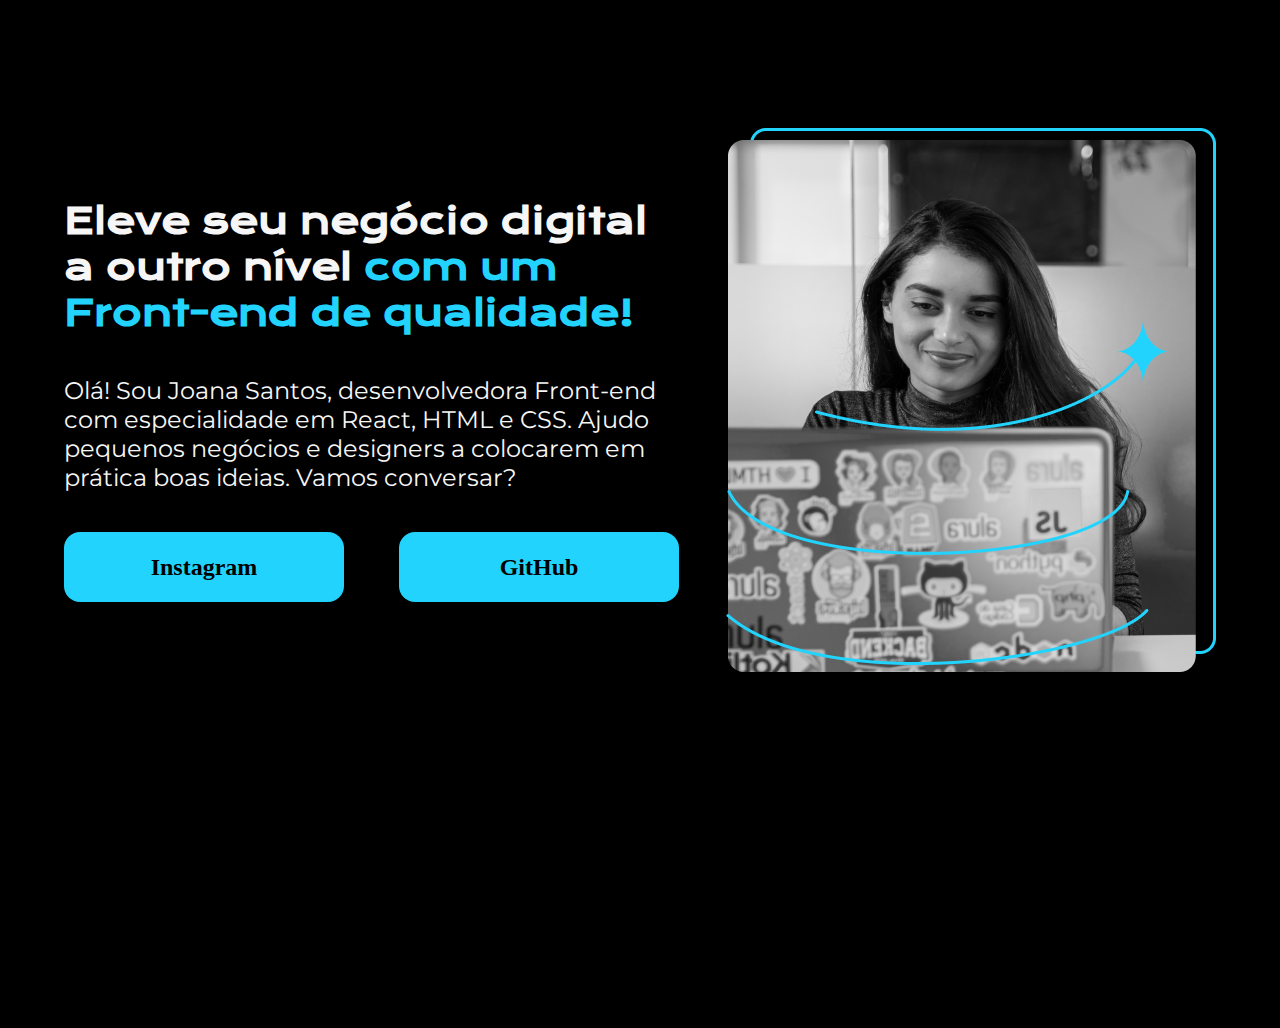
==== index.html @ 90499ae9 "Portfolio inicial" ====
<!DOCTYPE html>
<html lang="en">
<head>
    <meta charset="UTF-8">
    <meta name="viewport" content="width=device-width, initial-scale=1.0">
    <title>Portfolio</title>
    <link rel="stylesheet" href="style.css">
</head>
<body>    
</body>
<header></header>
<main class="apresentacao">
    <section class="apresentacao__conteudo">
        <h1 class="apresentacao__conteudo__titulo">Eleve seu negócio digital a outro nível <strong class="titulo-destaque"> com um Front-end de qualidade!</strong></h1>
        <p class="apresentacao__conteudo__texto">Olá! Sou Joana Santos, desenvolvedora Front-end com especialidade em React, HTML e CSS. Ajudo pequenos negócios e designers a colocarem em prática boas ideias. Vamos conversar?</p>
        <div class="apresentacao__links">
            <a class="apresentacao__links_button" href="https://www.instagram.com/jhonexd/">Instagram</a>
            <a class="apresentacao__links_button" href="https://github.com/Joao-31">GitHub</a>
        </div>
    </section>
<img src="img.png">
</main>
<footer></footer>
</html>
---- style.css ----
@import url('https://fonts.googleapis.com/css2?family=Krona+One&family=Montserrat:wght@400;600&display=swap');

*{
    margin: 0;
    padding: 0;
}

body{
    height: 100vh;
    box-sizing: border-box;
    background-color: #000000;
    color: #F6F6F6;
}

.titulo-destaque{
    color: #22D4FD;
}

.apresentacao{
    margin: 10% 5%;
    display: flex;
    align-items: center;
    justify-content: space-between;
}

.apresentacao__conteudo{
    width: 615px;
    display: flex;
    flex-direction: column;
    gap: 40px;
}

.apresentacao__conteudo__titulo{
    font-size: 36px;
    font-family: "Krona One", sans-serif;
}

.apresentacao__conteudo__texto{
    font-size: 24px;
    font-family: "Montserrat", sans-serif;
}

.apresentacao__links{
    display: flex;
    justify-content: space-between;
}

.apresentacao__links_button{
    background-color: #22D4FD;
    color: #000000;
    font-size: 24px;
    width: 280px;
    text-align: center;
    padding: 21.5px 0;
    border-radius: 16px;
    text-decoration: none;
    font-weight: 600;
}
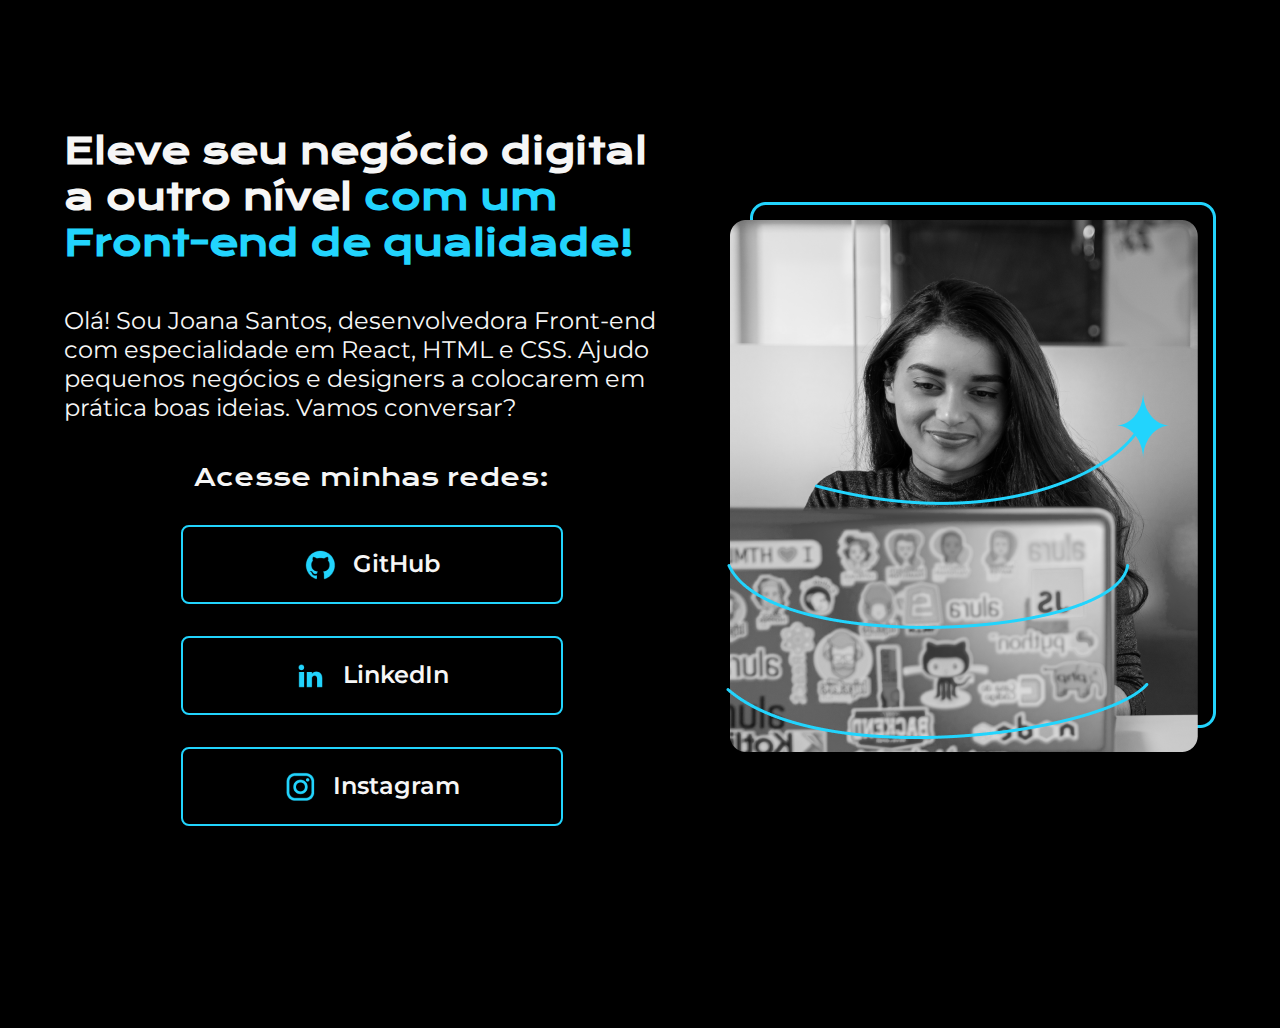
==== commit 32cf6b4a: "Mudanças no Portfolio" ====
--- a/index.html
+++ b/index.html
@@ -14,11 +14,13 @@
         <h1 class="apresentacao__conteudo__titulo">Eleve seu negócio digital a outro nível <strong class="titulo-destaque"> com um Front-end de qualidade!</strong></h1>
         <p class="apresentacao__conteudo__texto">Olá! Sou Joana Santos, desenvolvedora Front-end com especialidade em React, HTML e CSS. Ajudo pequenos negócios e designers a colocarem em prática boas ideias. Vamos conversar?</p>
         <div class="apresentacao__links">
-            <a class="apresentacao__links_button" href="https://www.instagram.com/jhonexd/">Instagram</a>
-            <a class="apresentacao__links_button" href="https://github.com/Joao-31">GitHub</a>
+            <h2 class="apresentacao__links__subtitulo">Acesse minhas redes:</h2>
+            <a class="apresentacao__links_button" href="https://github.com/Joao-31"> <img src="./assets/github.png" alt="logo github">GitHub</a>
+            <a class="apresentacao__links_button" href="https://www.linkedin.com/in/joaopauloc0731/"> <img src="./assets/linkedin.png" alt="logo linkedin">LinkedIn</a>
+            <a class="apresentacao__links_button" href="https://www.instagram.com/jhonexd/"> <img src="./assets/instagram.png" alt="logo instagram">Instagram</a>
         </div>
     </section>
-<img src="img.png">
+<img src="./assets/Imagem.png">
 </main>
 <footer></footer>
 </html>--- a/style.css
+++ b/style.css
@@ -42,17 +42,30 @@
 
 .apresentacao__links{
     display: flex;
+    flex-direction: column;
+    align-items: center;
     justify-content: space-between;
+    gap: 32px;
+}
+.apresentacao__links__subtitulo{
+    font-size: 24px;
+    font-family: "Krona One", sans-serif;
+    font-weight: 400;
 }
 
 .apresentacao__links_button{
-    background-color: #22D4FD;
-    color: #000000;
+    /* background-color: #22D4FD; */
+    display: flex;
+    justify-content: center;
+    gap: 16px;
+    color: #F6F6F6;
+    border: 2px solid #22D4FD ;
     font-size: 24px;
-    width: 280px;
+    width: 378px;
     text-align: center;
     padding: 21.5px 0;
-    border-radius: 16px;
+    border-radius: 8px;
     text-decoration: none;
     font-weight: 600;
+    font-family: "Montserrat", sans-serif;
 }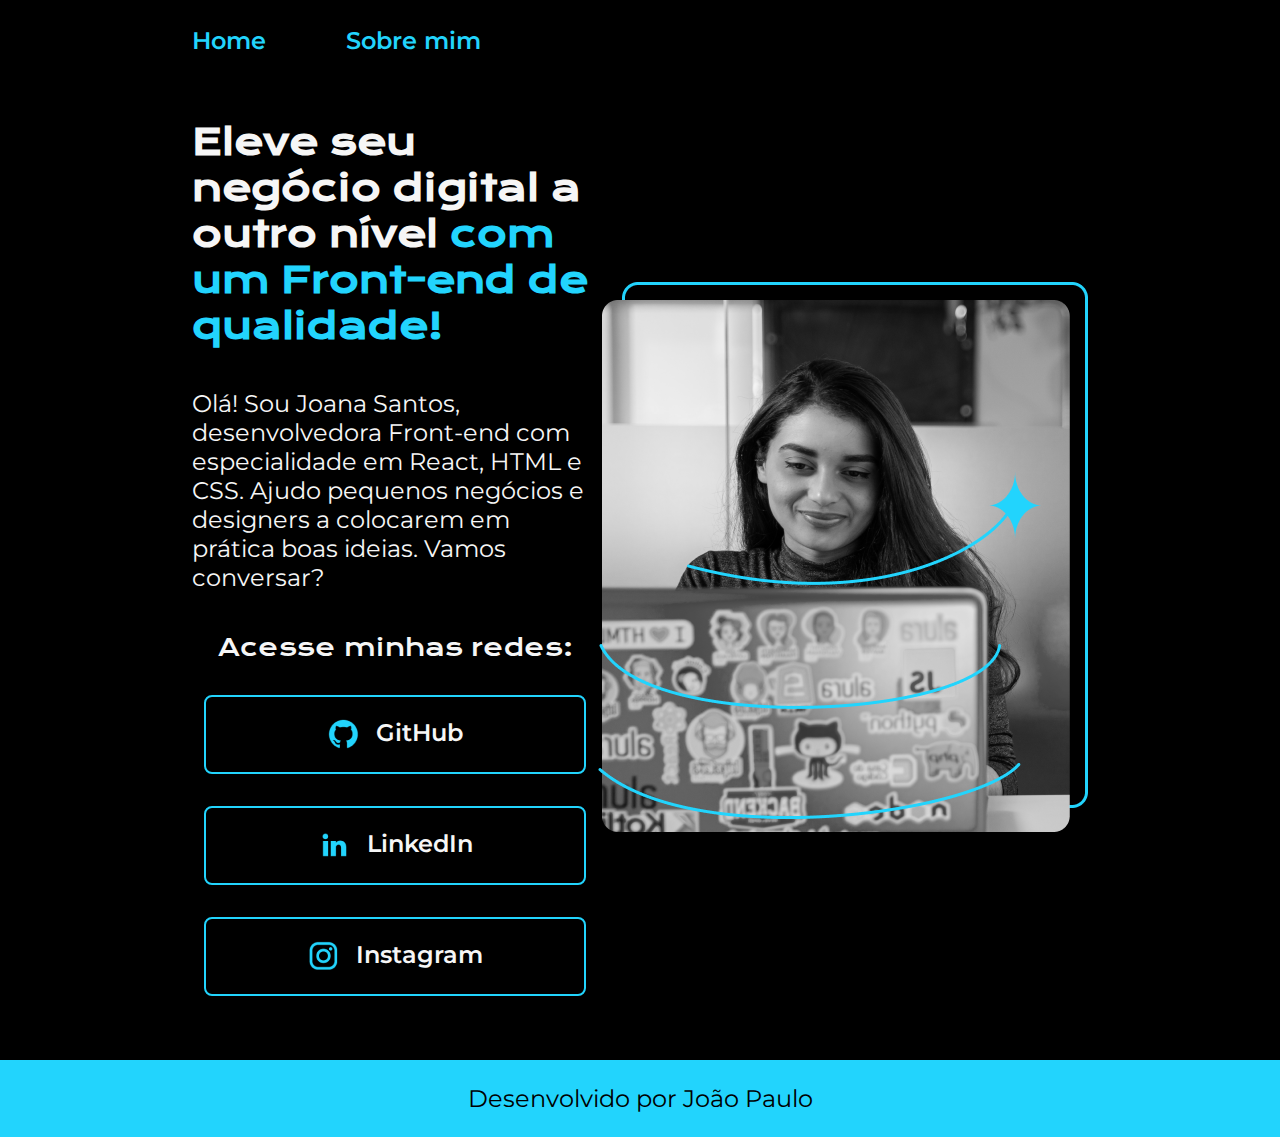
==== commit 7f60c1f5: "Created header and footer" ====
--- a/index.html
+++ b/index.html
@@ -1,14 +1,19 @@
 <!DOCTYPE html>
-<html lang="en">
+<html lang="pt-br">
 <head>
     <meta charset="UTF-8">
     <meta name="viewport" content="width=device-width, initial-scale=1.0">
     <title>Portfolio</title>
-    <link rel="stylesheet" href="style.css">
+    <link rel="stylesheet" href="./styles/style.css">
 </head>
 <body>    
 </body>
-<header></header>
+<header class="cabecalho">
+    <nav class="cabecalho__menu">
+        <a class="cabecalho__menu__link" href="/index.html">Home</a>
+        <a class="cabecalho__menu__link" href="/about.html">Sobre mim</a>
+    </nav>
+</header>
 <main class="apresentacao">
     <section class="apresentacao__conteudo">
         <h1 class="apresentacao__conteudo__titulo">Eleve seu negócio digital a outro nível <strong class="titulo-destaque"> com um Front-end de qualidade!</strong></h1>
@@ -20,7 +25,9 @@
             <a class="apresentacao__links_button" href="https://www.instagram.com/jhonexd/"> <img src="./assets/instagram.png" alt="logo instagram">Instagram</a>
         </div>
     </section>
-<img src="./assets/Imagem.png">
+    <img src="./assets/Imagem.png">
 </main>
-<footer></footer>
+<footer class="rodape">
+    <p>Desenvolvido por João Paulo</p>
+</footer>
 </html>--- a/styles/style.css
+++ b/styles/style.css
@@ -0,0 +1,102 @@
+@import url('https://fonts.googleapis.com/css2?family=Krona+One&family=Montserrat:wght@400;600&display=swap');
+
+*{
+    margin: 0;
+    padding: 0;
+}
+
+body{
+    box-sizing: border-box;
+    background-color: #000000;
+    color: #F6F6F6;
+}
+
+.cabecalho{
+    padding: 2% 0% 0% 15%;
+}
+
+.cabecalho__menu{
+    display: flex;
+    gap: 80px;
+
+}
+
+.cabecalho__menu__link{
+    color: #22D4FD;
+    font-size: 24px;
+    font-family: "Montserrat", sans-serif;
+    font-weight: 600;
+    text-decoration: none;
+}
+
+.apresentacao{
+    padding: 5% 15%;
+    display: flex;
+    align-items: center;
+    justify-content: space-between;
+}
+
+.apresentacao__conteudo{
+    width: 615px;
+    display: flex;
+    flex-direction: column;
+    gap: 40px;
+}
+
+.titulo-destaque{
+    color: #22D4FD;
+}
+.apresentacao__conteudo__titulo{
+    font-size: 36px;
+    font-family: "Krona One", sans-serif;
+}
+
+.apresentacao__conteudo__texto{
+    font-size: 24px;
+    font-family: "Montserrat", sans-serif;
+}
+
+.apresentacao__links{
+    display: flex;
+    flex-direction: column;
+    align-items: center;
+    justify-content: space-between;
+    gap: 32px;
+}
+.apresentacao__links__subtitulo{
+    font-size: 24px;
+    font-family: "Krona One", sans-serif;
+    font-weight: 400;
+}
+
+.apresentacao__links_button{
+    /* background-color: #22D4FD; */
+    display: flex;
+    justify-content: center;
+    gap: 16px;
+    color: #F6F6F6;
+    border: 2px solid #22D4FD ;
+    font-size: 24px;
+    width: 378px;
+    text-align: center;
+    padding: 21.5px 0;
+    border-radius: 8px;
+    text-decoration: none;
+    font-weight: 600;
+    font-family: "Montserrat", sans-serif;
+}
+
+.apresentacao__links_button:hover{
+    background-color: #272727;
+    color: #22D4FD;
+}
+
+.rodape{
+    background-color: #22D4FD;
+    color: #000000;
+    padding: 24px;
+    text-align: center;
+    font-family: "Montserrat", sans-serif;
+    font-weight: 400;
+    font-size: 24px;
+}
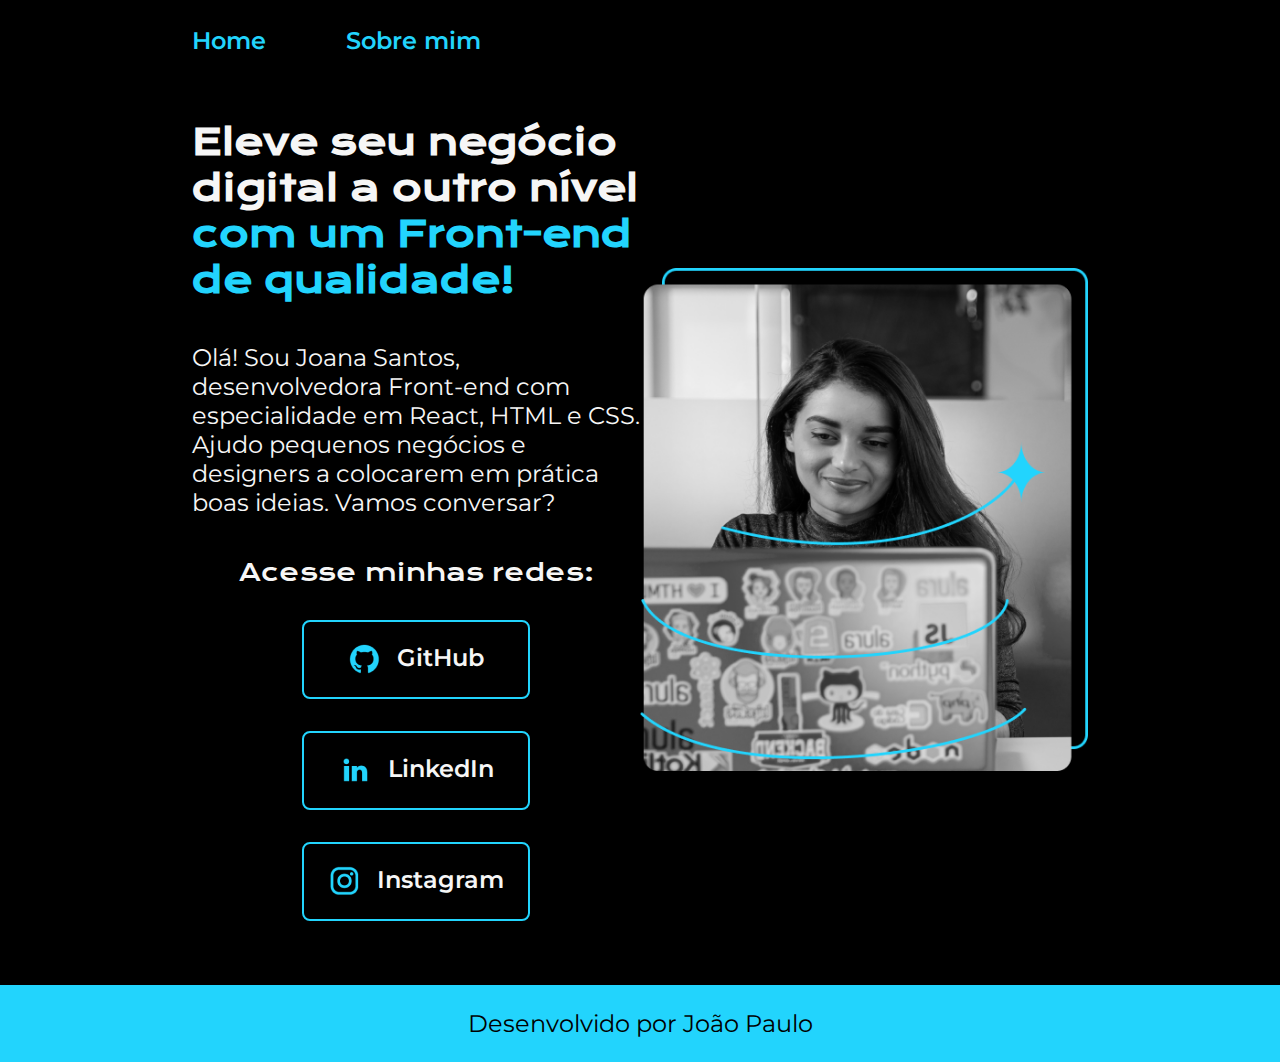
==== commit 03a41362: "adaptando elementos" ====
--- a/index.html
+++ b/index.html
@@ -25,7 +25,7 @@
             <a class="apresentacao__links_button" href="https://www.instagram.com/jhonexd/"> <img src="./assets/instagram.png" alt="logo instagram">Instagram</a>
         </div>
     </section>
-    <img src="./assets/Imagem.png">
+    <img class="apresentacao__imagem" src="./assets/Imagem.png">
 </main>
 <footer class="rodape">
     <p>Desenvolvido por João Paulo</p>
--- a/styles/style.css
+++ b/styles/style.css
@@ -1,4 +1,14 @@
 @import url('https://fonts.googleapis.com/css2?family=Krona+One&family=Montserrat:wght@400;600&display=swap');
+
+:root{
+    --cor-primaria: #000000;
+    --cor-secundaria: #f6f6f6;
+    --cor-tecearia: #22D4FD;
+    --cor-hover: #272727;
+
+    --fonte-primaria: "Krona One", sans-serif;
+    --fonte-secundaria: "Montserrat", sans-serif;
+}
 
 *{
     margin: 0;
@@ -7,8 +17,8 @@
 
 body{
     box-sizing: border-box;
-    background-color: #000000;
-    color: #F6F6F6;
+    background-color: var(--cor-primaria);
+    color: var(--cor-secundaria);
 }
 
 .cabecalho{
@@ -22,9 +32,9 @@
 }
 
 .cabecalho__menu__link{
-    color: #22D4FD;
-    font-size: 24px;
-    font-family: "Montserrat", sans-serif;
+    color:var(--cor-tecearia);
+    font-size: 1.5rem;
+    font-family: var(--fonte-secundaria);
     font-weight: 600;
     text-decoration: none;
 }
@@ -37,23 +47,23 @@
 }
 
 .apresentacao__conteudo{
-    width: 615px;
+    width: 50%;
     display: flex;
     flex-direction: column;
     gap: 40px;
 }
 
 .titulo-destaque{
-    color: #22D4FD;
+    color: var(--cor-tecearia);
 }
 .apresentacao__conteudo__titulo{
-    font-size: 36px;
-    font-family: "Krona One", sans-serif;
+    font-size: 2.25rem;
+    font-family: var(--fonte-primaria);
 }
 
 .apresentacao__conteudo__texto{
-    font-size: 24px;
-    font-family: "Montserrat", sans-serif;
+    font-size: 1.5rem;
+    font-family: var(--fonte-secundaria);
 }
 
 .apresentacao__links{
@@ -64,39 +74,42 @@
     gap: 32px;
 }
 .apresentacao__links__subtitulo{
-    font-size: 24px;
-    font-family: "Krona One", sans-serif;
+    font-size: 1.5rem;
+    font-family: var(--fonte-primaria);
     font-weight: 400;
 }
 
 .apresentacao__links_button{
-    /* background-color: #22D4FD; */
     display: flex;
     justify-content: center;
     gap: 16px;
-    color: #F6F6F6;
-    border: 2px solid #22D4FD ;
-    font-size: 24px;
-    width: 378px;
+    color: var(--cor-secundaria);
+    border: 2px solid var(--cor-tecearia) ;
+    font-size: 1.5rem;
+    width: 50%;
     text-align: center;
     padding: 21.5px 0;
     border-radius: 8px;
     text-decoration: none;
     font-weight: 600;
-    font-family: "Montserrat", sans-serif;
+    font-family: var(--fonte-secundaria);
 }
 
 .apresentacao__links_button:hover{
-    background-color: #272727;
-    color: #22D4FD;
+    background-color: var(--cor-hover);
+    color: var(--cor-tecearia);
+}
+
+.apresentacao__imagem{
+    width: 50%;
 }
 
 .rodape{
-    background-color: #22D4FD;
-    color: #000000;
+    background-color: var(--cor-tecearia);
+    color: var(--cor-primaria);
     padding: 24px;
     text-align: center;
-    font-family: "Montserrat", sans-serif;
+    font-family: var(--fonte-secundaria);
     font-weight: 400;
-    font-size: 24px;
+    font-size: 1.5rem;
 }
